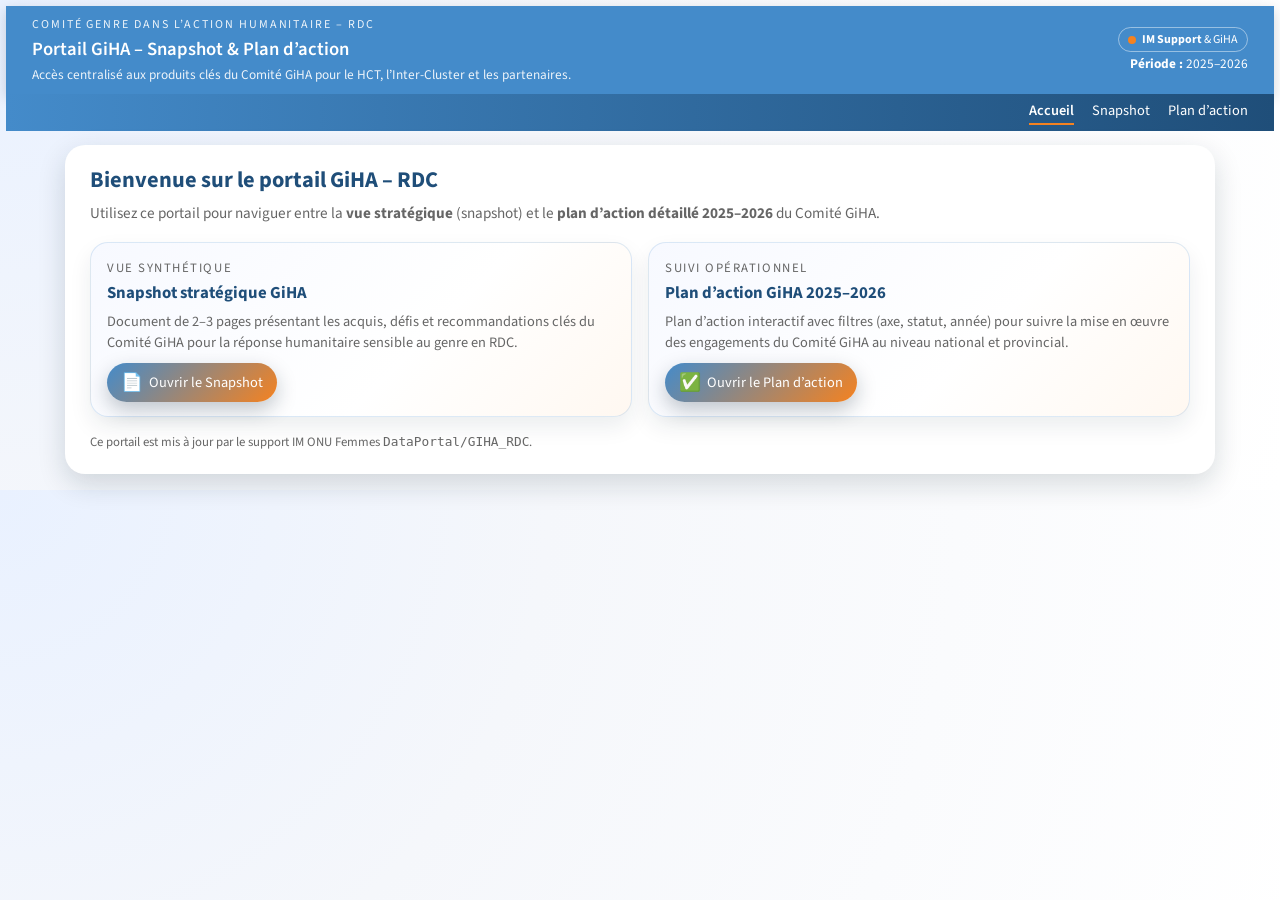
==== index.html @ 17aac934 "Update index.html" ====
<!DOCTYPE html>
<html lang="fr">
<head>
  <meta charset="UTF-8">
  <title>GIHA RDC – Portail Snapshot &amp; Plan d’action</title>
  <meta name="viewport" content="width=device-width, initial-scale=1.0">

  <!-- Même police que le snapshot -->
  <link rel="preconnect" href="https://fonts.googleapis.com">
  <link rel="preconnect" href="https://fonts.gstatic.com" crossorigin>
  <link href="https://fonts.googleapis.com/css2?family=Source+Sans+3:wght@300;400;600;700&display=swap" rel="stylesheet">

  <style>
    :root {
      --ocha-blue: #1F4E79;
      --unw-blue: #448BCA;
      --unw-orange: #F58220;
      --text-dark: #222222;
      --text-muted: #666666;
      --bg-soft: #f5f7fb;
      --card-bg: #ffffff;
      --border-soft: #dde3f0;
      --radius-lg: 18px;
      --radius-md: 12px;
      --shadow-soft: 0 10px 28px rgba(15, 35, 52, 0.16);
    }

    * { box-sizing: border-box; }

    body {
      margin: 0;
      padding: 6px;
      font-family: "Source Sans 3", "Source Sans Pro", -apple-system,
        BlinkMacSystemFont, "Segoe UI", Roboto, Arial, sans-serif;
      font-size: 12pt;
      background: radial-gradient(circle at top left, #e9f1ff 0, #f5f7fb 40%, #ffffff 100%);
      color: var(--text-dark);
    }

    /* Bandeau en-tête identique au snapshot */
    .header-band {
      background: var(--unw-blue);
      color: #ffffff;
      padding: 10px 26px;
      display: flex;
      align-items: center;
      justify-content: space-between;
      gap: 16px;
      box-shadow: 0 4px 12px rgba(15, 35, 52, 0.18);
    }

    .header-left {
      display: flex;
      flex-direction: column;
      gap: 3px;
    }

    .header-title-small {
      font-size: 9pt;
      text-transform: uppercase;
      letter-spacing: 0.16em;
      opacity: 0.9;
    }

    .header-title-main {
      font-size: 14pt;
      font-weight: 600;
    }

    .header-subtitle {
      font-size: 10pt;
      opacity: 0.9;
    }

    .header-right {
      text-align: right;
      font-size: 10pt;
      display: flex;
      flex-direction: column;
      gap: 2px;
    }

    .header-chip {
      display: inline-flex;
      align-items: center;
      gap: 6px;
      border-radius: 999px;
      padding: 3px 9px;
      border: 1px solid rgba(255, 255, 255, 0.45);
      font-size: 9pt;
      align-self: flex-end;
    }

    .header-dot {
      width: 8px;
      height: 8px;
      border-radius: 999px;
      background: var(--unw-orange);
    }

    /* Menu commun */
    .top-nav {
      background: linear-gradient(90deg, var(--unw-blue), var(--ocha-blue));
      color: #fff;
      padding: 6px 26px;
      display: flex;
      justify-content: flex-end;
      gap: 18px;
      font-size: 0.9rem;
    }

    .top-nav a {
      color: #fff;
      text-decoration: none;
      padding-bottom: 2px;
      border-bottom: 2px solid transparent;
    }

    .top-nav a:hover {
      border-bottom-color: rgba(255, 255, 255, 0.9);
    }

    .top-nav a.active {
      border-bottom-color: var(--unw-orange);
      font-weight: 600;
    }

    /* Contenu principal */
    .page {
      max-width: 1150px;
      margin: 14px auto 10px;
      background: #ffffff;
      border-radius: 20px;
      box-shadow: var(--shadow-soft);
      border: 1px solid rgba(255, 255, 255, 0.85);
      padding: 18px 24px 22px;
    }

    .intro h1 {
      margin: 0 0 6px;
      font-size: 1.4rem;
      color: var(--ocha-blue);
    }

    .intro p {
      margin: 0;
      font-size: 0.95rem;
      color: var(--text-muted);
    }

    .cards {
      display: grid;
      grid-template-columns: repeat(2, minmax(0, 1fr));
      gap: 16px;
      margin-top: 18px;
    }

    .card {
      border-radius: var(--radius-lg);
      padding: 16px 16px 14px;
      background: linear-gradient(135deg, #f7f9ff 0, #ffffff 60%, #fff8f1 100%);
      box-shadow: 0 10px 22px rgba(15, 35, 52, 0.08);
      border: 1px solid rgba(68, 139, 202, 0.18);
      display: flex;
      flex-direction: column;
      justify-content: space-between;
    }

    .card-badge {
      font-size: 0.8rem;
      text-transform: uppercase;
      letter-spacing: 0.12em;
      color: var(--text-muted);
      margin-bottom: 4px;
    }

    .card h2 {
      margin: 0 0 6px;
      font-size: 1.05rem;
      color: var(--ocha-blue);
    }

    .card p {
      margin: 0 0 10px;
      font-size: 0.9rem;
      color: var(--text-muted);
    }

    .btn-link {
      align-self: flex-start;
      display: inline-flex;
      align-items: center;
      gap: 6px;
      padding: 7px 14px;
      border-radius: 999px;
      border: none;
      background: linear-gradient(135deg, var(--unw-blue), var(--unw-orange));
      color: #fff;
      font-size: 0.9rem;
      cursor: pointer;
      text-decoration: none;
      box-shadow: 0 8px 20px rgba(15, 35, 52, 0.25);
    }

    .btn-link span.icon {
      font-size: 1.1rem;
    }

    .btn-link:hover {
      transform: translateY(-1px);
    }

    .footer-note {
      margin-top: 16px;
      font-size: 0.8rem;
      color: var(--text-muted);
    }

    @media (max-width: 900px) {
      .page {
        margin: 10px 6px;
        border-radius: 14px;
      }
      .cards {
        grid-template-columns: minmax(0, 1fr);
      }
    }

    /* Impression : on masque le menu et le fond dégradé */
    @media print {
      body {
        background: #ffffff !important;
        padding: 0;
      }
      .header-band {
        box-shadow: none;
      }
      .top-nav {
        display: none !important;
      }
      .page {
        box-shadow: none;
        border-radius: 0;
        border: none;
        margin: 0;
        padding: 12px;
      }
    }
  </style>
</head>
<body>

<header class="header-band">
  <div class="header-left">
    <div class="header-title-small">COMITÉ GENRE DANS L’ACTION HUMANITAIRE – RDC</div>
    <div class="header-title-main">Portail GiHA – Snapshot &amp; Plan d’action</div>
    <div class="header-subtitle">
      Accès centralisé aux produits clés du Comité GiHA pour le HCT, l’Inter-Cluster et les partenaires.
    </div>
  </div>
  <div class="header-right">
    <div class="header-chip">
      <span class="header-dot"></span>
      <span><strong>IM Support</strong> &amp; GiHA </span>
    </div>
    <div><strong>Période :</strong> 2025–2026</div>
  </div>
</header>

<nav class="top-nav">
  <a href="index.html" class="active">Accueil</a>
  <a href="snapshot.html">Snapshot</a>
  <a href="plan_action.html">Plan d’action</a>
</nav>

<main class="page">
  <section class="intro">
    <h1>Bienvenue sur le portail GiHA – RDC</h1>
    <p>
      Utilisez ce portail pour naviguer entre la <strong>vue stratégique</strong> (snapshot)
      et le <strong>plan d’action détaillé 2025–2026</strong> du Comité GiHA.
    </p>
  </section>

  <section class="cards">
    <article class="card">
      <div>
        <div class="card-badge">Vue synthétique</div>
        <h2>Snapshot stratégique GiHA</h2>
        <p>
          Document de 2–3 pages présentant les acquis, défis et recommandations clés
          du Comité GiHA pour la réponse humanitaire sensible au genre en RDC.
        </p>
      </div>
      <a class="btn-link" href="snapshot.html">
        <span class="icon">📄</span>
        <span>Ouvrir le Snapshot</span>
      </a>
    </article>

    <article class="card">
      <div>
        <div class="card-badge">Suivi opérationnel</div>
        <h2>Plan d’action GiHA 2025–2026</h2>
        <p>
          Plan d’action interactif avec filtres (axe, statut, année) pour suivre la mise en œuvre
          des engagements du Comité GiHA au niveau national et provincial.
        </p>
      </div>
      <a class="btn-link" href="plan_action.html">
        <span class="icon">✅</span>
        <span>Ouvrir le Plan d’action</span>
      </a>
    </article>
  </section>

  <section class="footer-note">
    Ce portail est mis à jour par le support IM ONU Femmes <code>DataPortal/GIHA_RDC</code>.
  </section>
</main>

</body>
</html>
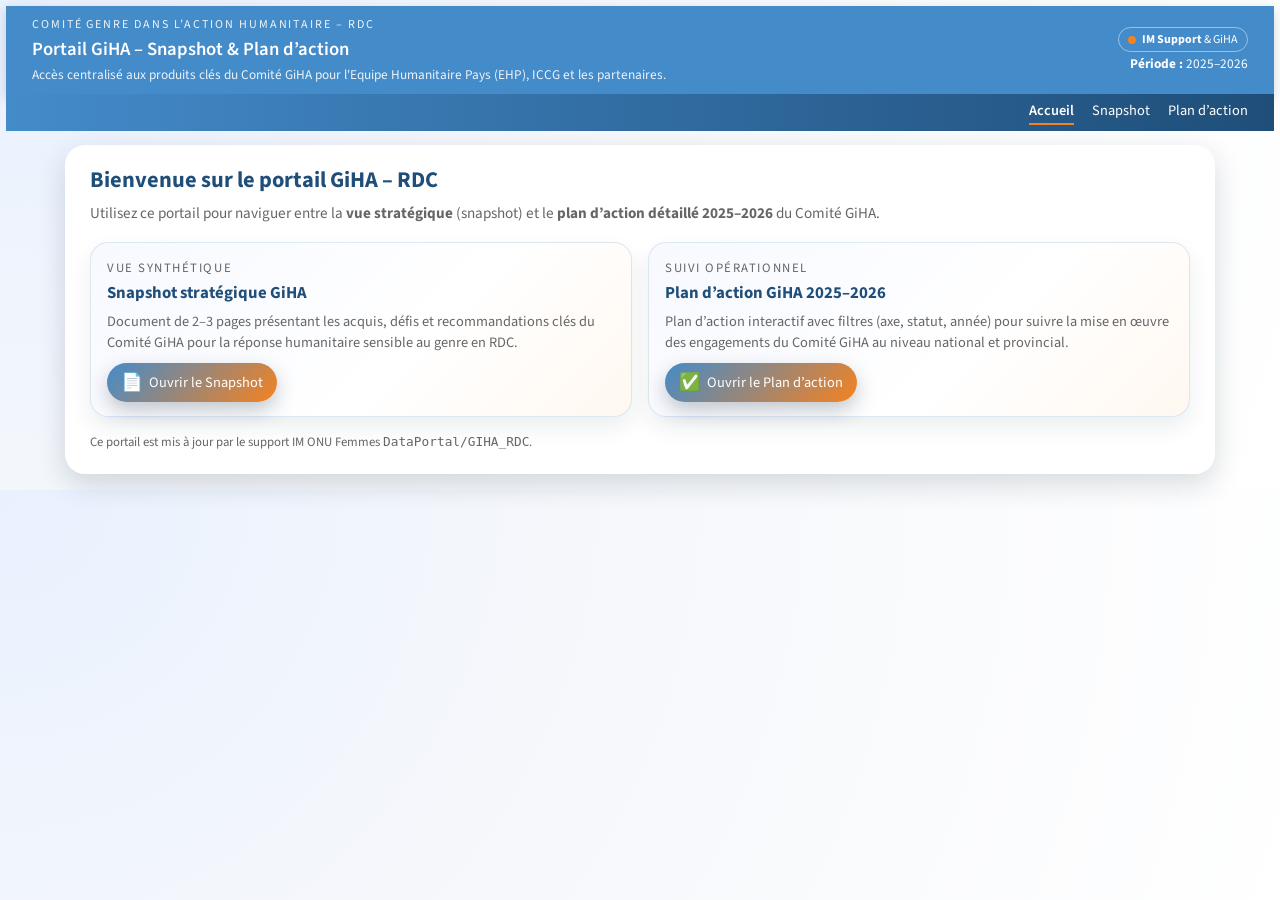
==== commit cd94aefe: "Update index.html" ====
--- a/index.html
+++ b/index.html
@@ -255,7 +255,7 @@
     <div class="header-title-small">COMITÉ GENRE DANS L’ACTION HUMANITAIRE – RDC</div>
     <div class="header-title-main">Portail GiHA – Snapshot &amp; Plan d’action</div>
     <div class="header-subtitle">
-      Accès centralisé aux produits clés du Comité GiHA pour le HCT, l’Inter-Cluster et les partenaires.
+      Accès centralisé aux produits clés du Comité GiHA pour l'Equipe Humanitaire Pays (EHP), ICCG et les partenaires.
     </div>
   </div>
   <div class="header-right">
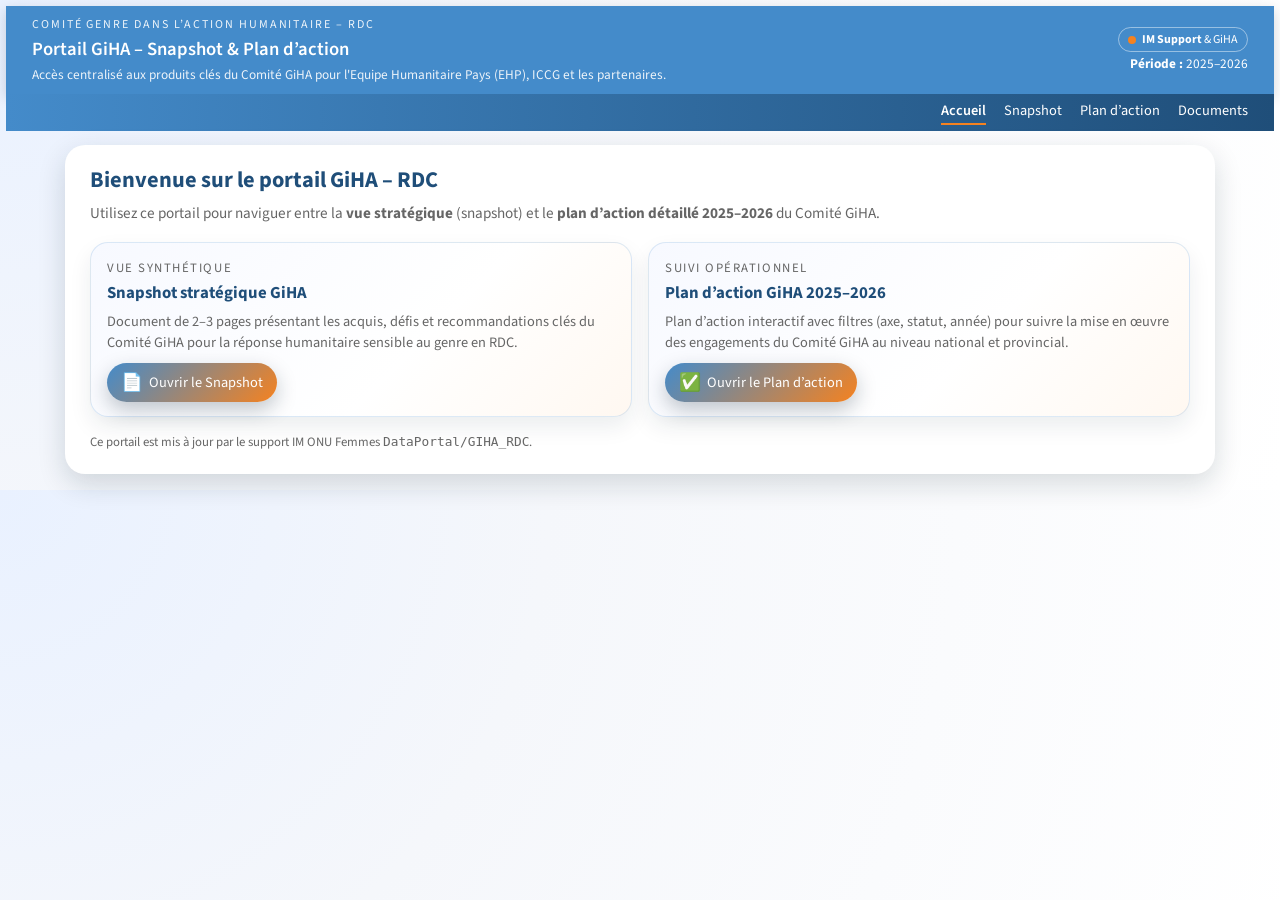
==== commit d44fae6c: "Update index.html" ====
--- a/index.html
+++ b/index.html
@@ -271,6 +271,7 @@
   <a href="index.html" class="active">Accueil</a>
   <a href="snapshot.html">Snapshot</a>
   <a href="plan_action.html">Plan d’action</a>
+  <a href="documents.html">Documents</a>
 </nav>
 
 <main class="page">
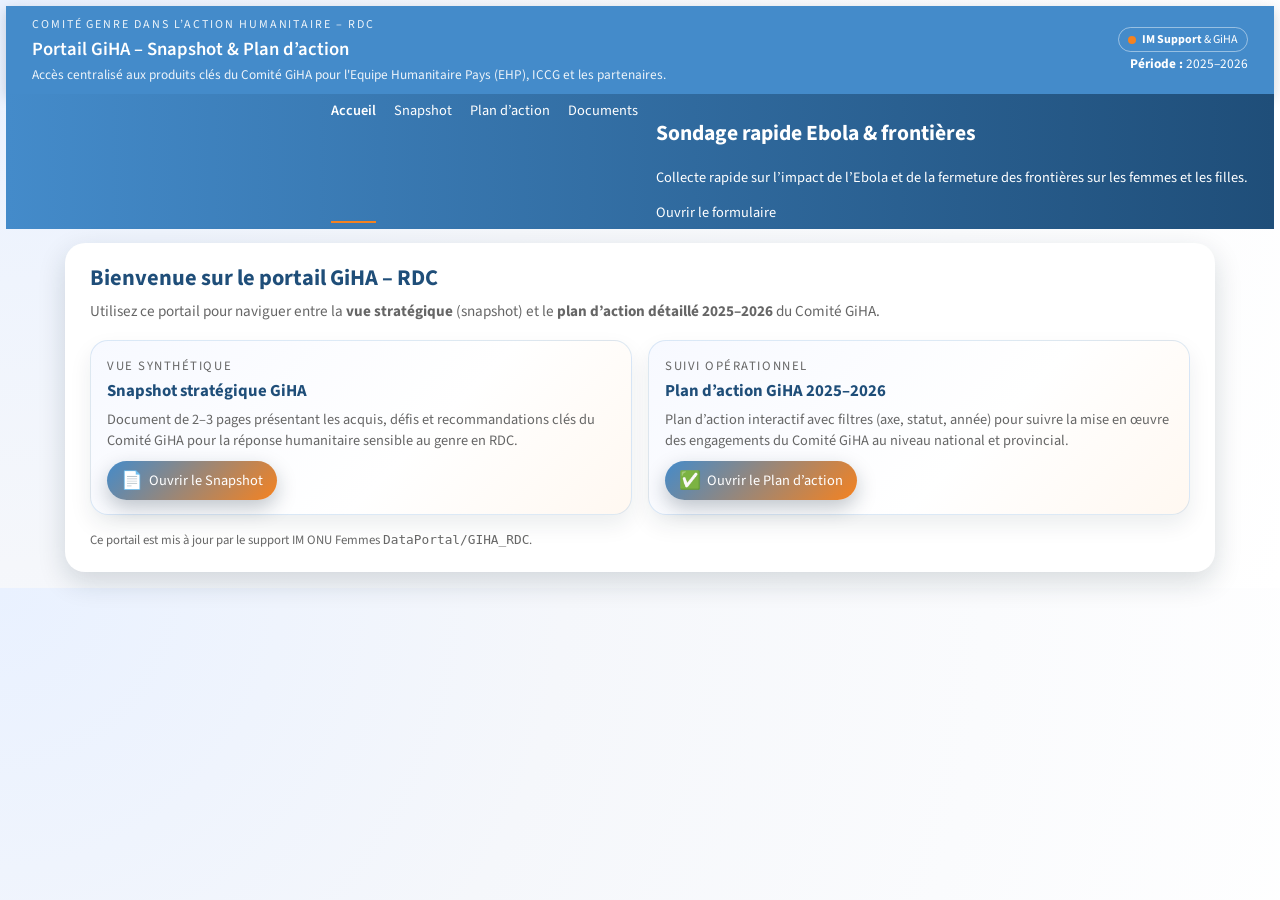
==== commit 6b4dc7e7: "Update index.html" ====
--- a/index.html
+++ b/index.html
@@ -272,6 +272,11 @@
   <a href="snapshot.html">Snapshot</a>
   <a href="plan_action.html">Plan d’action</a>
   <a href="documents.html">Documents</a>
+<section class="giha-card">
+  <h2>Sondage rapide Ebola & frontières</h2>
+  <p>Collecte rapide sur l’impact de l’Ebola et de la fermeture des frontières sur les femmes et les filles.</p>
+  <a href="ebola-form.html" class="btn-primary">Ouvrir le formulaire</a>
+</section>
 </nav>
 
 <main class="page">
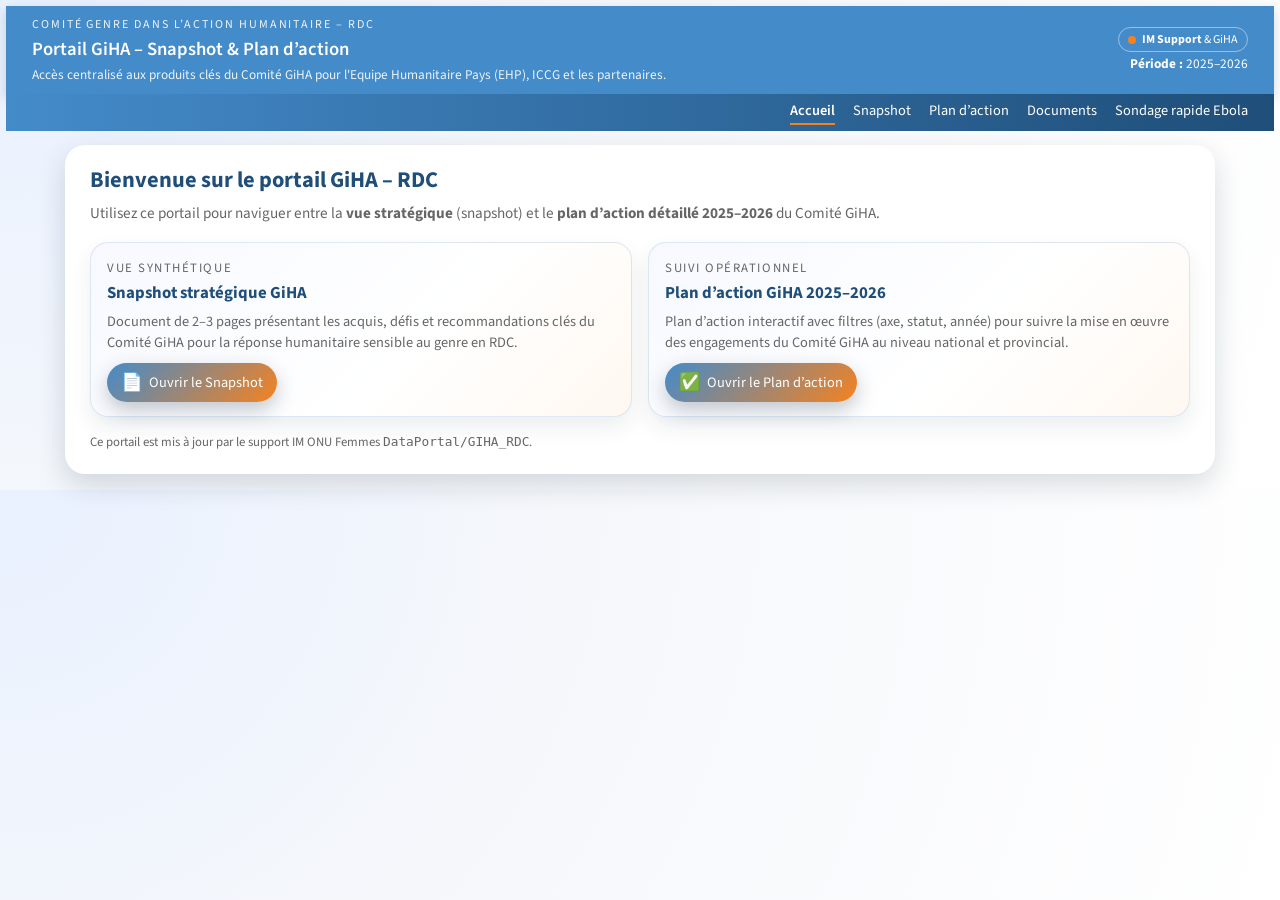
==== commit 8a1ce8e2: "Update index.html" ====
--- a/index.html
+++ b/index.html
@@ -272,11 +272,7 @@
   <a href="snapshot.html">Snapshot</a>
   <a href="plan_action.html">Plan d’action</a>
   <a href="documents.html">Documents</a>
-<section class="giha-card">
-  <h2>Sondage rapide Ebola & frontières</h2>
-  <p>Collecte rapide sur l’impact de l’Ebola et de la fermeture des frontières sur les femmes et les filles.</p>
-  <a href="ebola-form.html" class="btn-primary">Ouvrir le formulaire</a>
-</section>
+  <a href="ebola-form.html" class="nav-link">Sondage rapide Ebola</a>
 </nav>
 
 <main class="page">
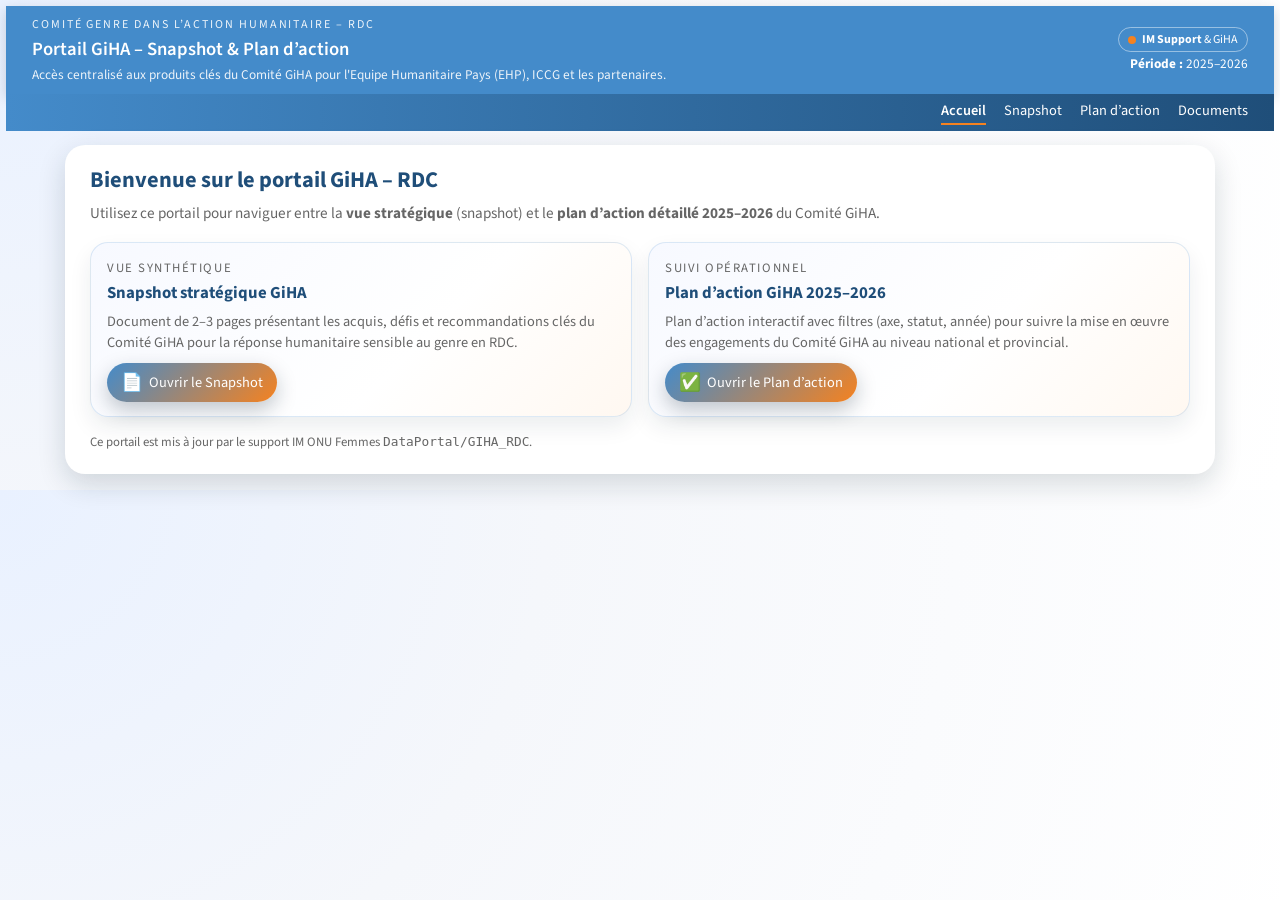
==== commit c4b6c1e6: "Update index.html" ====
--- a/index.html
+++ b/index.html
@@ -272,8 +272,7 @@
   <a href="snapshot.html">Snapshot</a>
   <a href="plan_action.html">Plan d’action</a>
   <a href="documents.html">Documents</a>
-  <a href="ebola-form.html" class="nav-link">Sondage rapide Ebola</a>
-</nav>
+ </nav>
 
 <main class="page">
   <section class="intro">
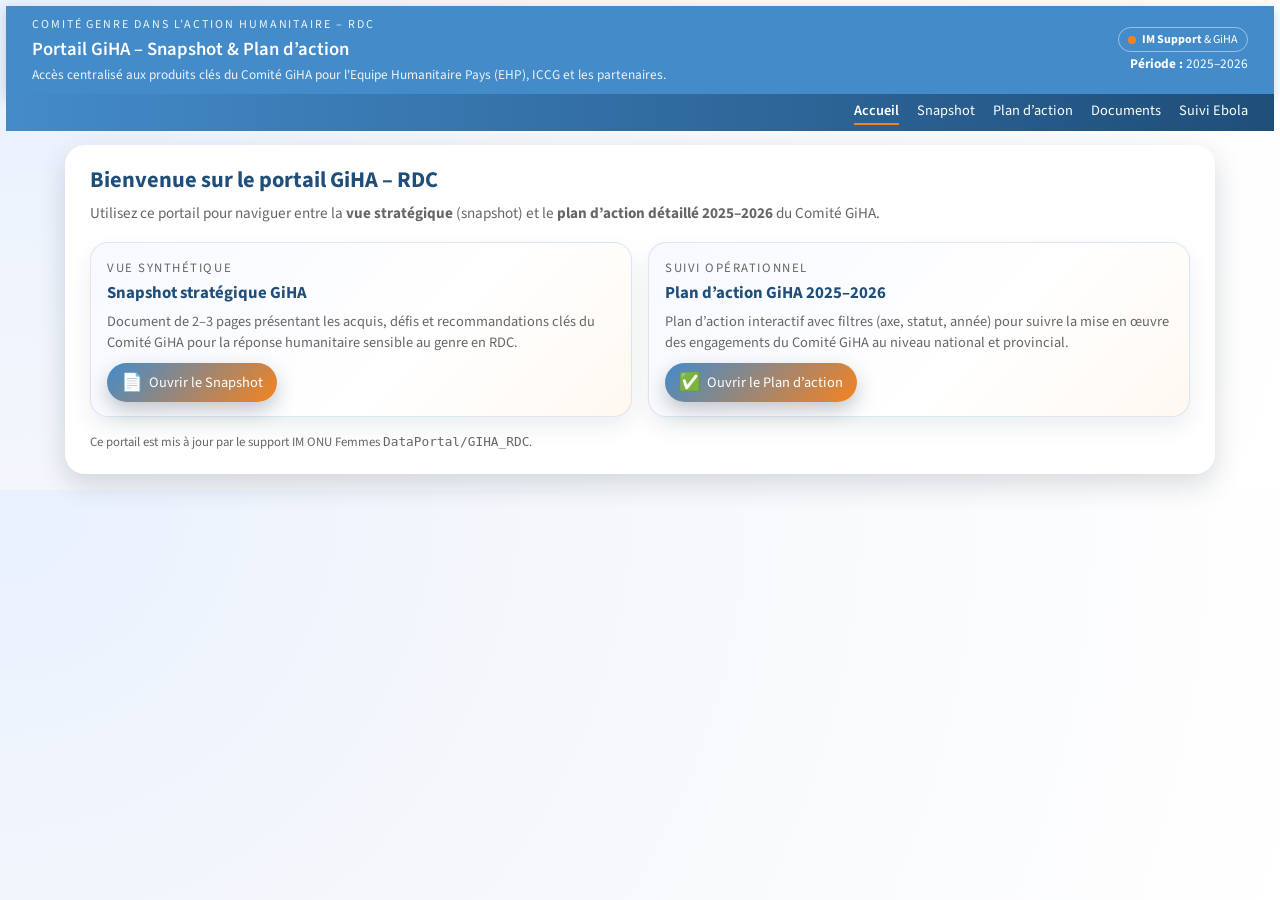
==== commit ef6800d1: "Update index.html" ====
--- a/index.html
+++ b/index.html
@@ -272,6 +272,7 @@
   <a href="snapshot.html">Snapshot</a>
   <a href="plan_action.html">Plan d’action</a>
   <a href="documents.html">Documents</a>
+  <a href="ebola.html">Suivi Ebola</a>
  </nav>
 
 <main class="page">
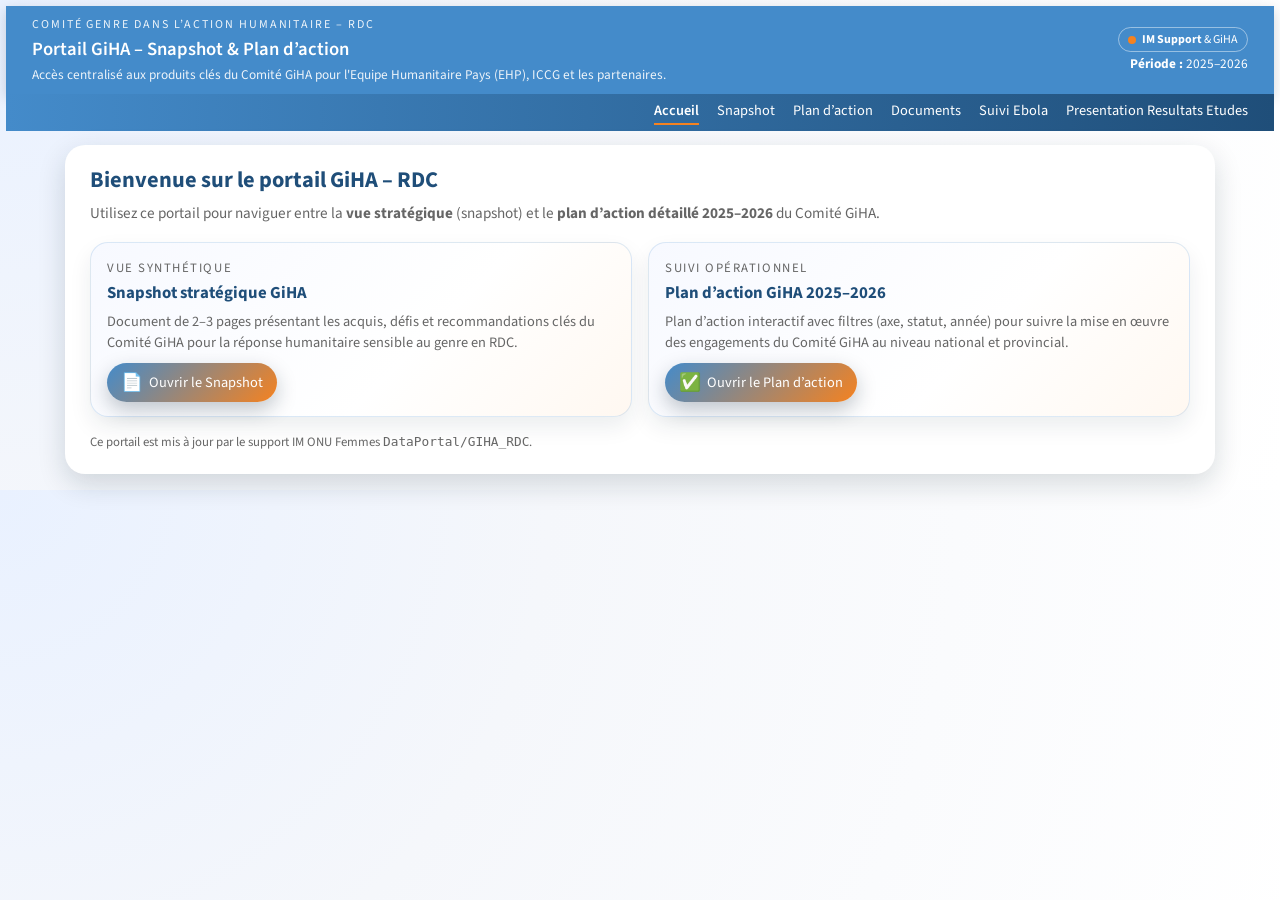
==== commit 41602935: "Update index.html" ====
--- a/index.html
+++ b/index.html
@@ -273,6 +273,7 @@
   <a href="plan_action.html">Plan d’action</a>
   <a href="documents.html">Documents</a>
   <a href="ebola.html">Suivi Ebola</a>
+  <a href="Presentation.html">Presentation Resultats Etudes</a>
  </nav>
 
 <main class="page">
